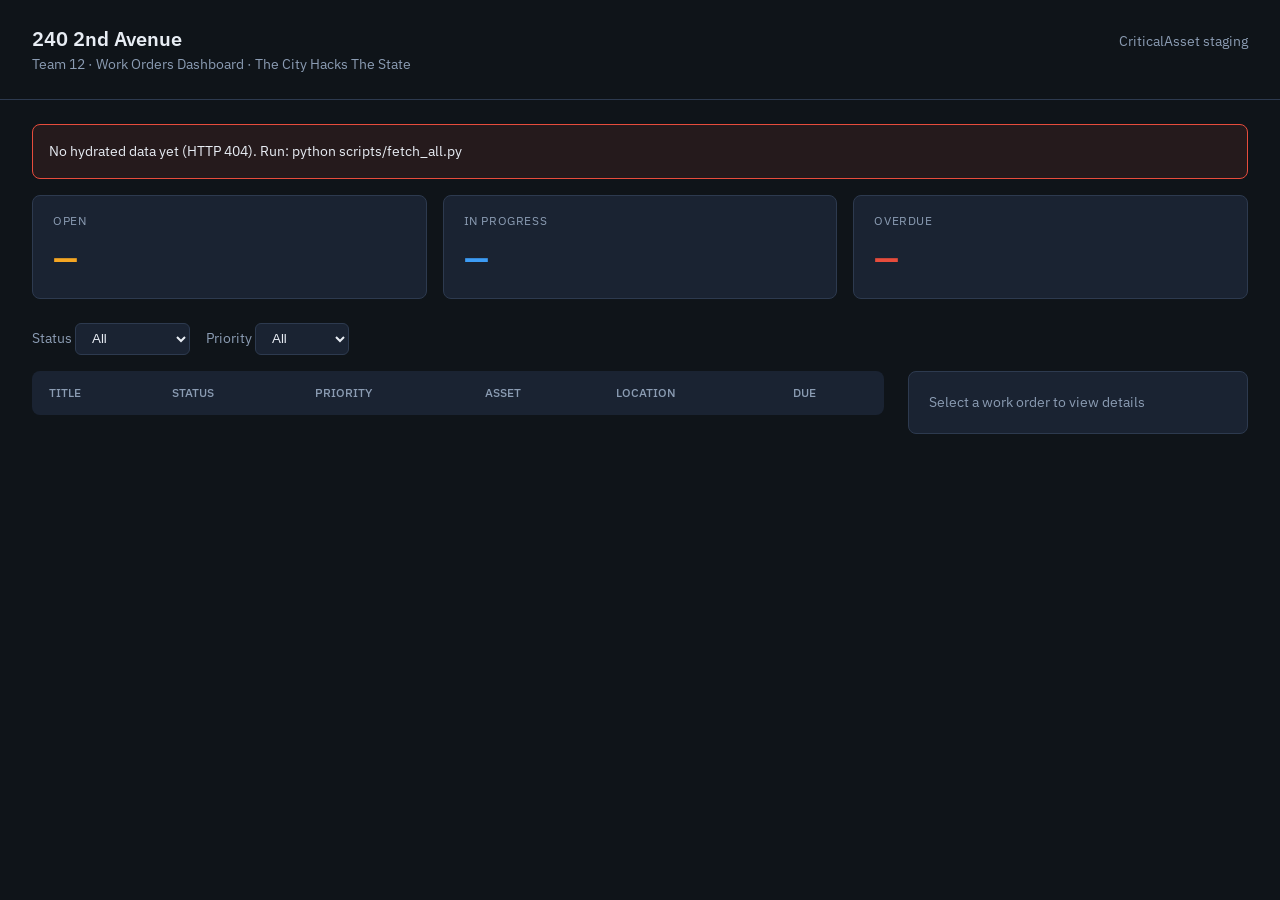
==== docs/index.html @ 900e7212 "Add GitHub Pages docs bundle with dashboard shell. Syncs dashboard into docs/ for static hosting at " ====
<!DOCTYPE html>
<html lang="en">
<head>
  <meta http-equiv="refresh" content="0; url=dashboard/index.html" />
  <title>240 2nd Avenue Dashboard</title>
</head>
<body><p><a href="dashboard/index.html">Work Orders Dashboard</a></p></body>
</html>
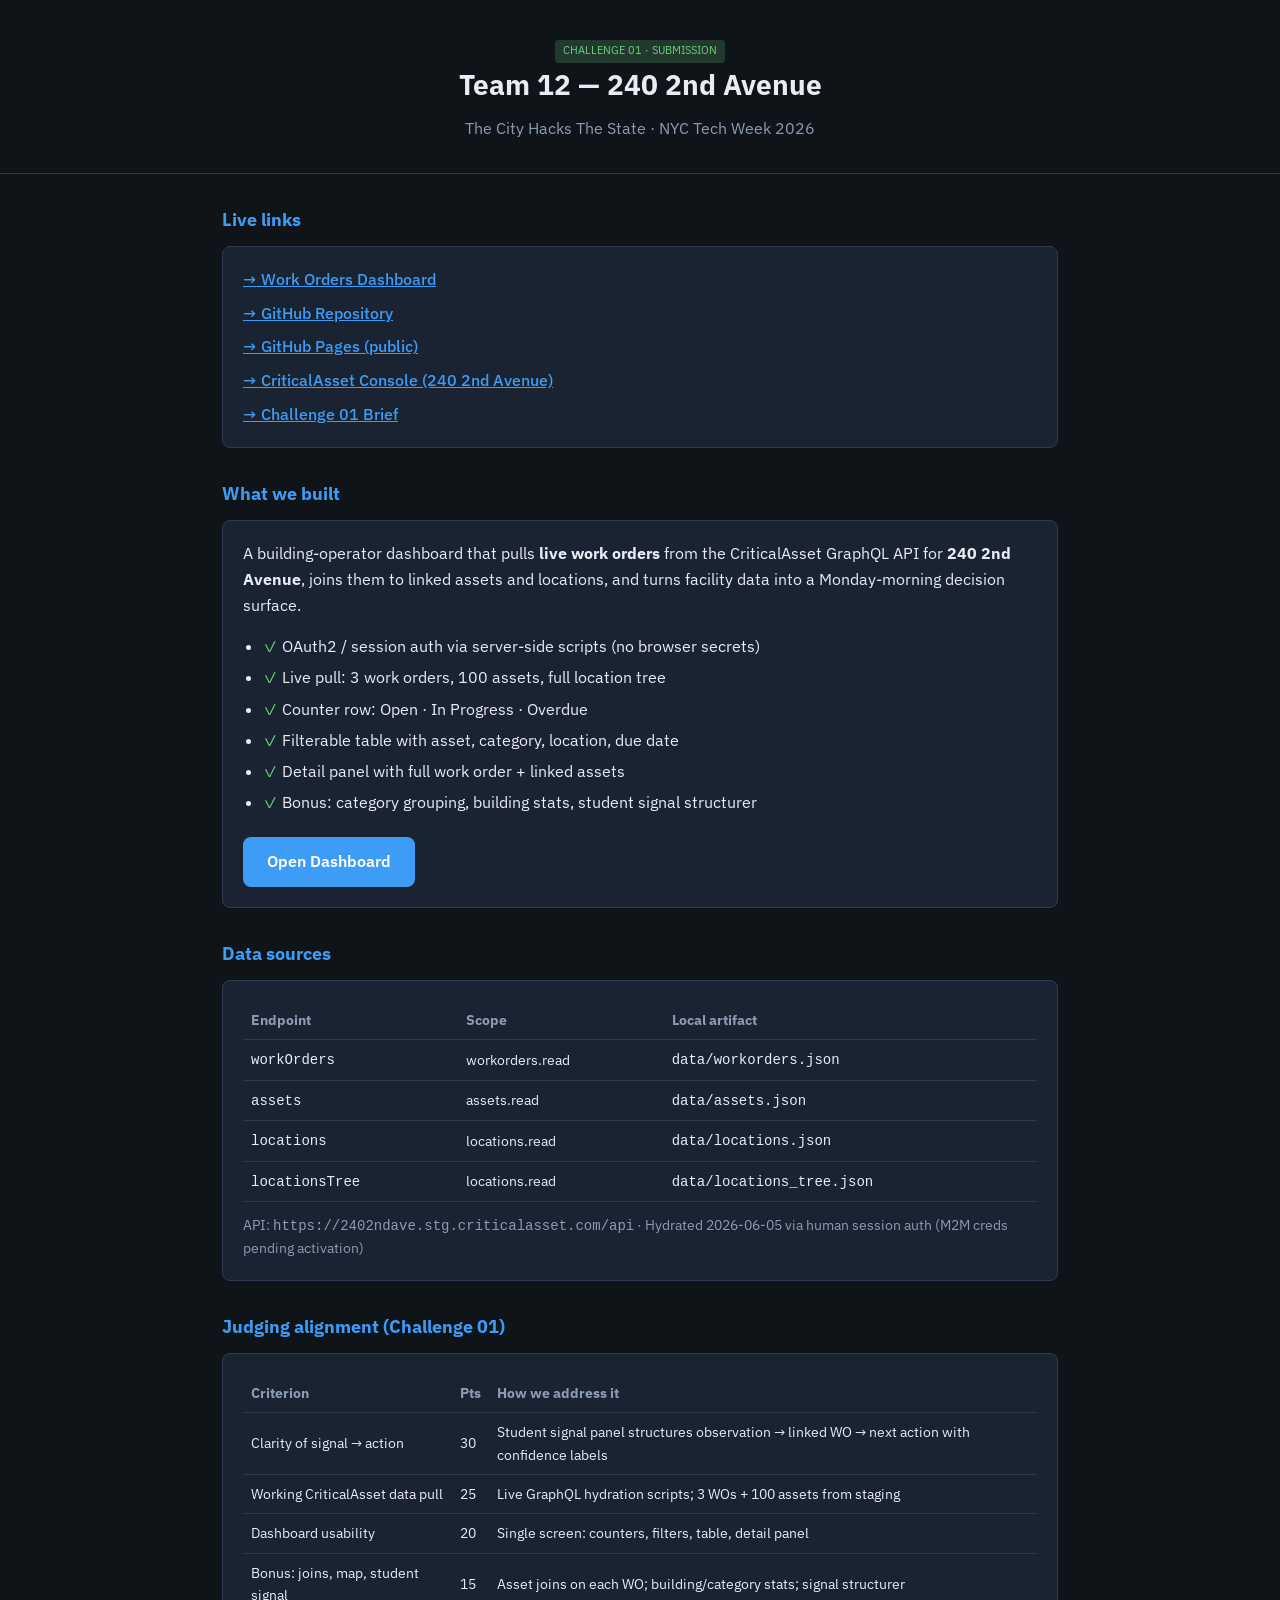
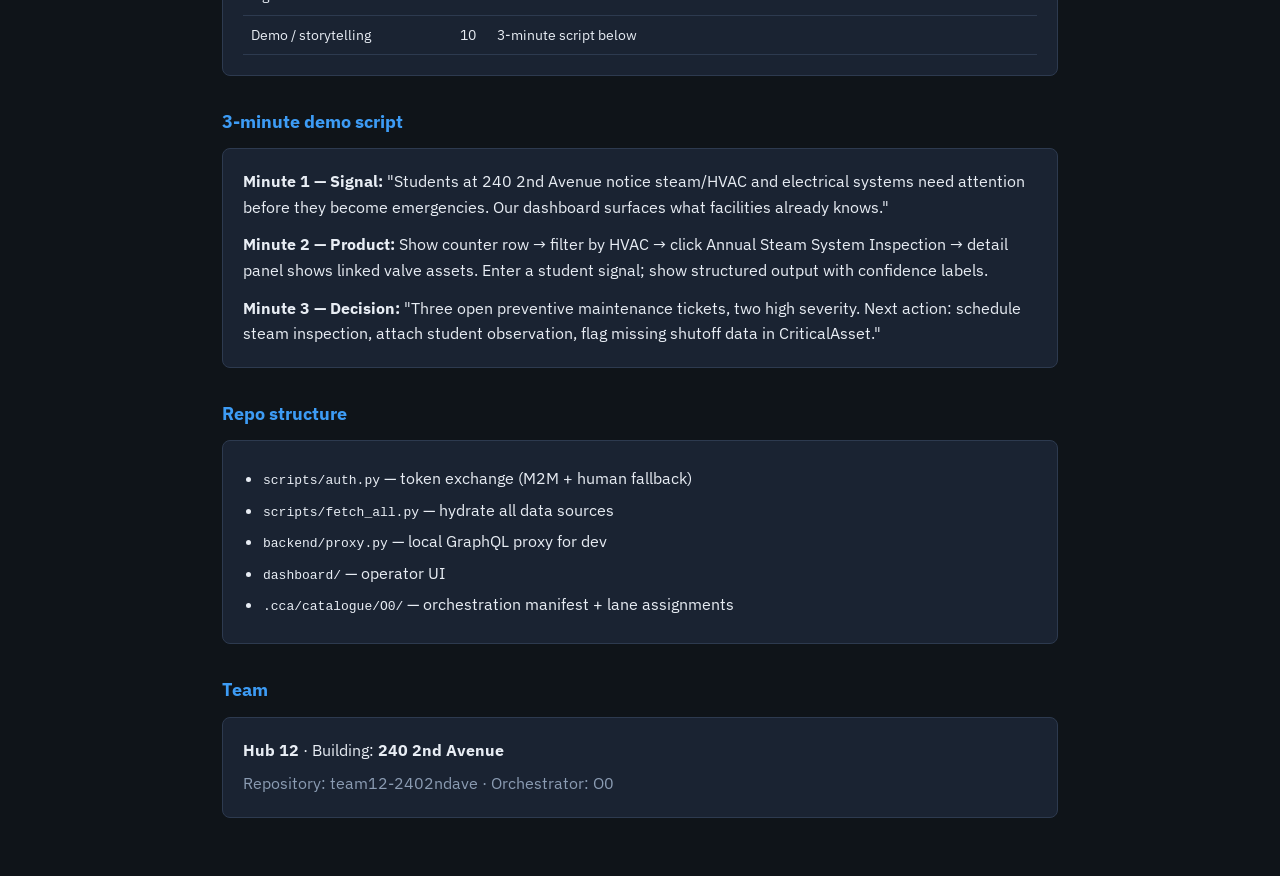
==== commit 7ee81b9c: "Complete Challenge 01 deliverables with live CriticalAsset data. Hydrate work orders, assets, and lo" ====
--- a/docs/index.html
+++ b/docs/index.html
@@ -1,8 +1,10 @@
 <!DOCTYPE html>
 <html lang="en">
 <head>
-  <meta http-equiv="refresh" content="0; url=dashboard/index.html" />
-  <title>240 2nd Avenue Dashboard</title>
+  <meta http-equiv="refresh" content="0; url=submission.html" />
+  <title>Team 12 — 240 2nd Avenue</title>
 </head>
-<body><p><a href="dashboard/index.html">Work Orders Dashboard</a></p></body>
+<body>
+  <p><a href="submission.html">Team 12 Submission</a> · <a href="dashboard/index.html">Dashboard</a></p>
+</body>
 </html>
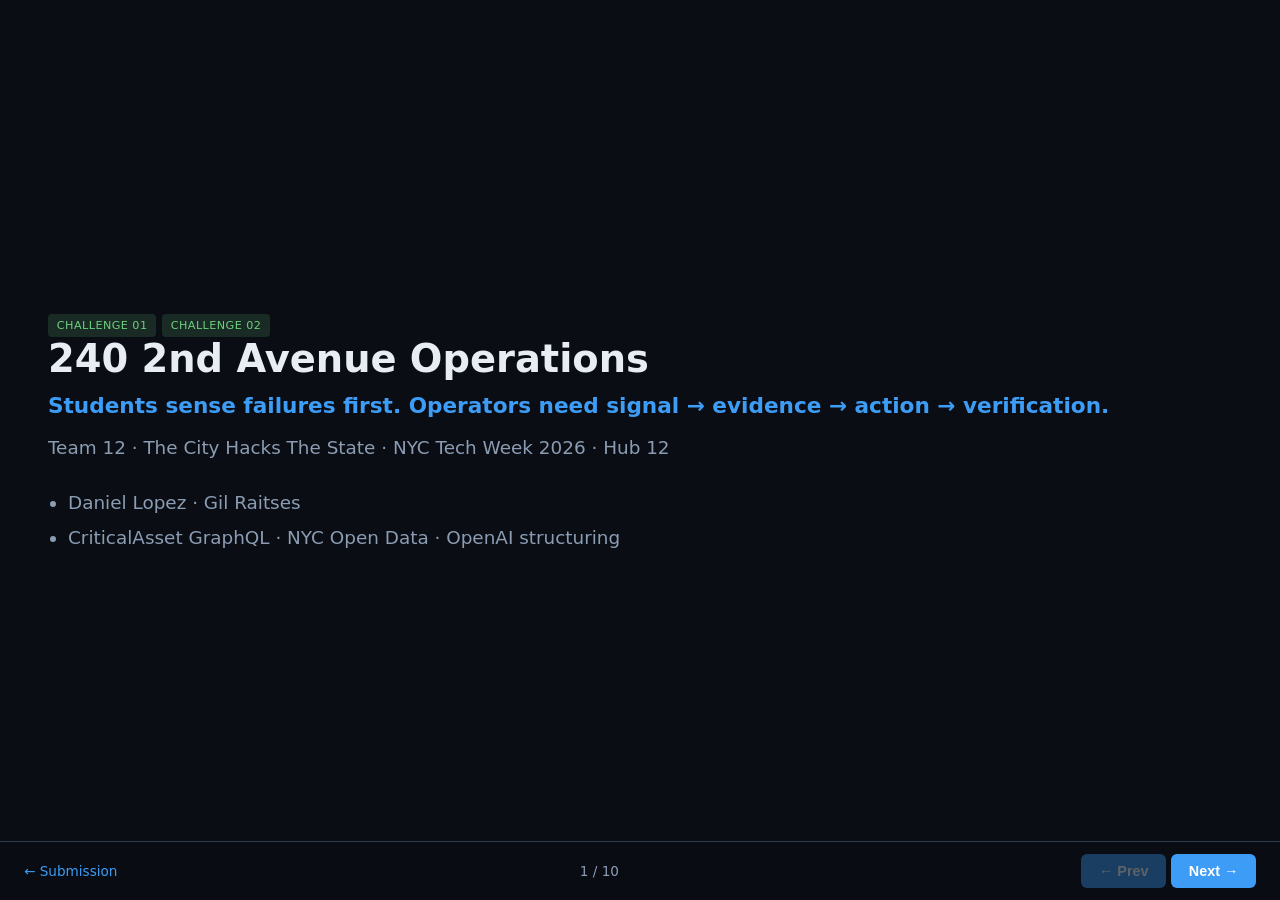
==== commit cc52e036: "Add verified pitch deck, screenshots, API hardening, and secrets guidance. Fix record/structure vali" ====
--- a/docs/index.html
+++ b/docs/index.html
@@ -1,10 +1,10 @@
 <!DOCTYPE html>
 <html lang="en">
 <head>
-  <meta http-equiv="refresh" content="0; url=submission.html" />
+  <meta http-equiv="refresh" content="0; url=deck.html" />
   <title>Team 12 — 240 2nd Avenue</title>
 </head>
 <body>
-  <p><a href="submission.html">Team 12 Submission</a> · <a href="dashboard/index.html">Dashboard</a></p>
+  <p><a href="deck.html">Pitch deck</a> · <a href="submission.html">Submission</a> · <a href="dashboard/index.html">Dashboard</a></p>
 </body>
 </html>
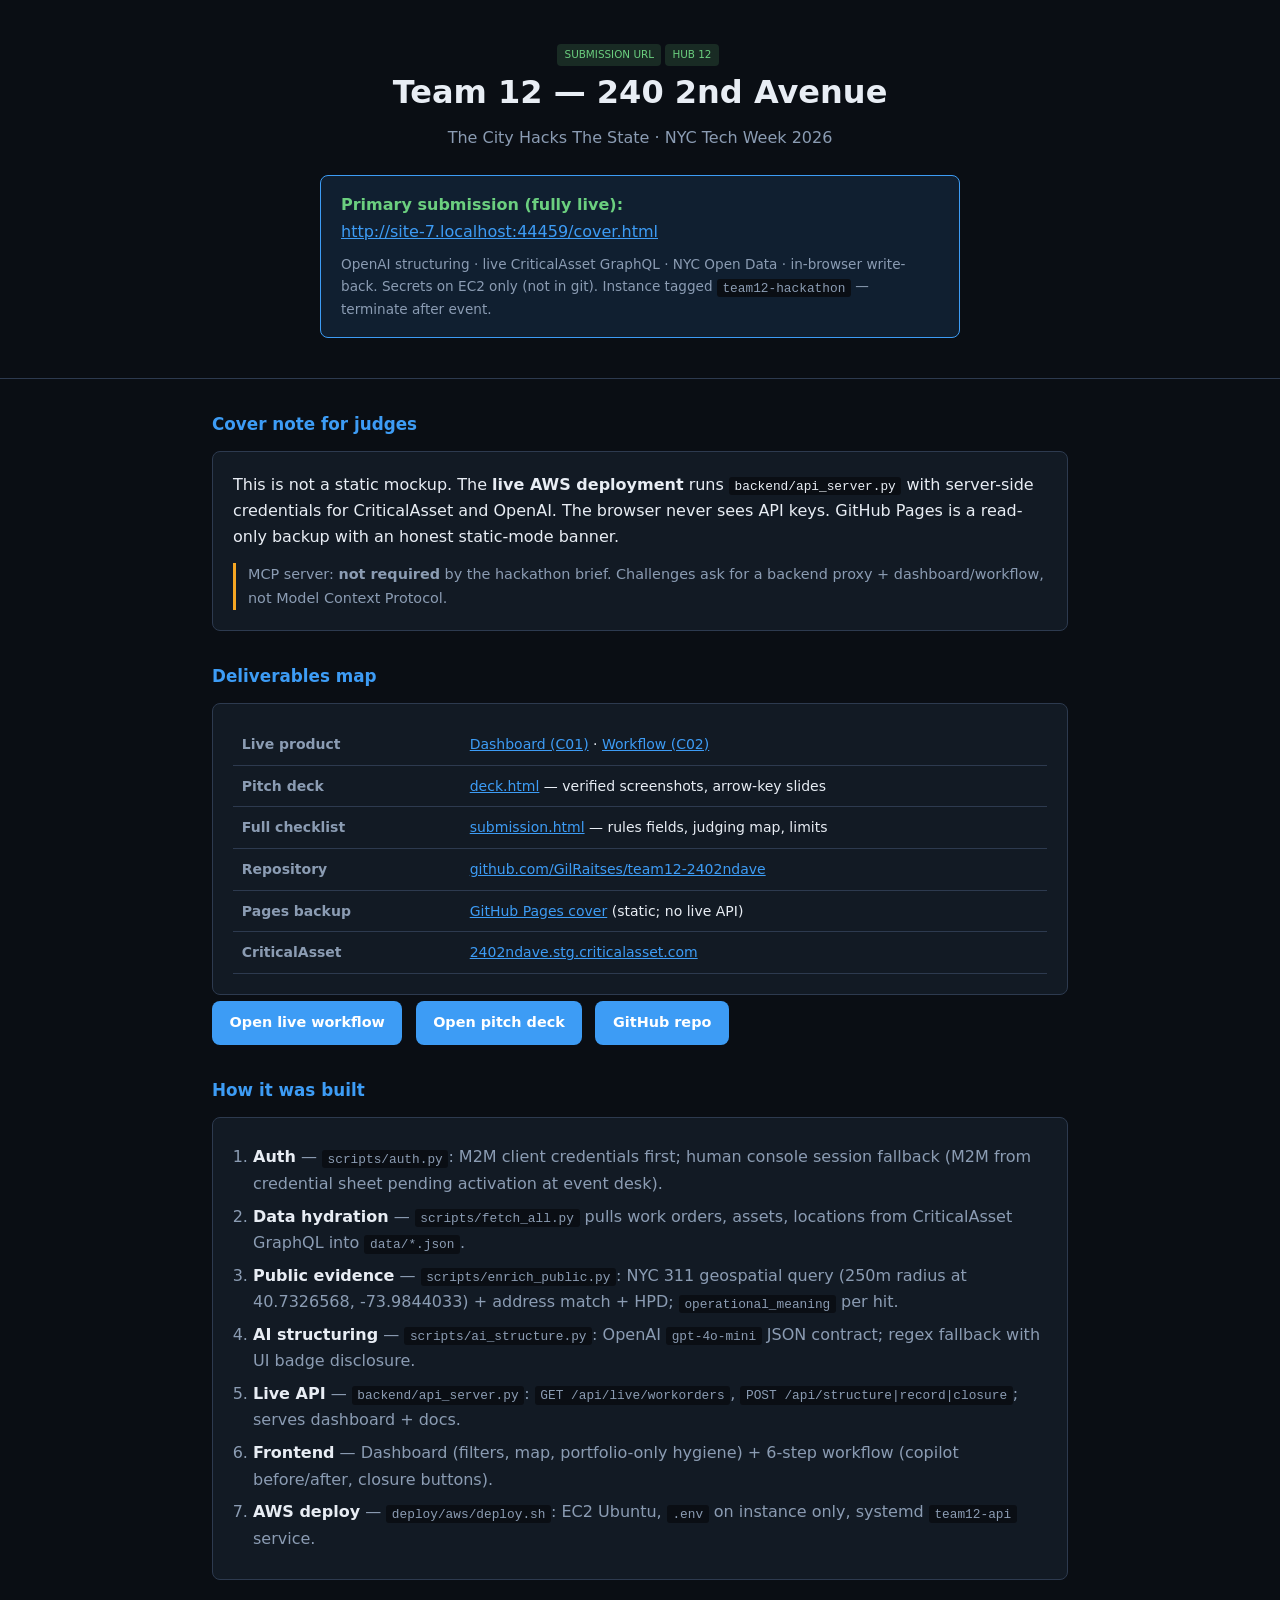
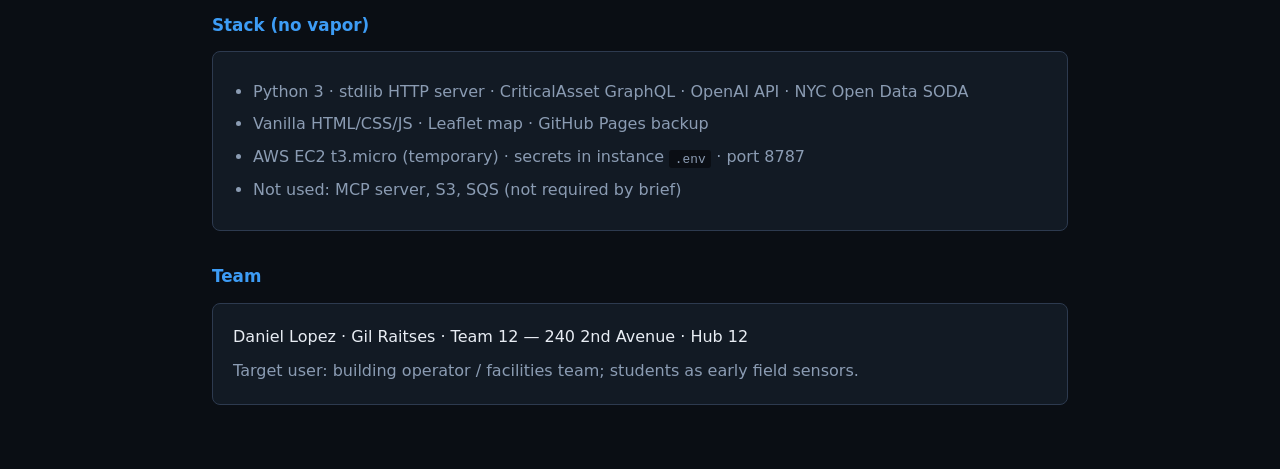
==== commit 985430c8: "Deploy live AWS demo and add submission cover page. EC2 hosts api_server with server-side secrets; c" ====
--- a/docs/index.html
+++ b/docs/index.html
@@ -1,10 +1,10 @@
 <!DOCTYPE html>
 <html lang="en">
 <head>
-  <meta http-equiv="refresh" content="0; url=deck.html" />
+  <meta http-equiv="refresh" content="0; url=cover.html" />
   <title>Team 12 — 240 2nd Avenue</title>
 </head>
 <body>
-  <p><a href="deck.html">Pitch deck</a> · <a href="submission.html">Submission</a> · <a href="dashboard/index.html">Dashboard</a></p>
+  <p><a href="cover.html">Cover</a> · <a href="http://3.94.205.179:8787/cover.html">Live AWS</a> · <a href="deck.html">Deck</a> · <a href="dashboard/index.html">Dashboard</a></p>
 </body>
 </html>
